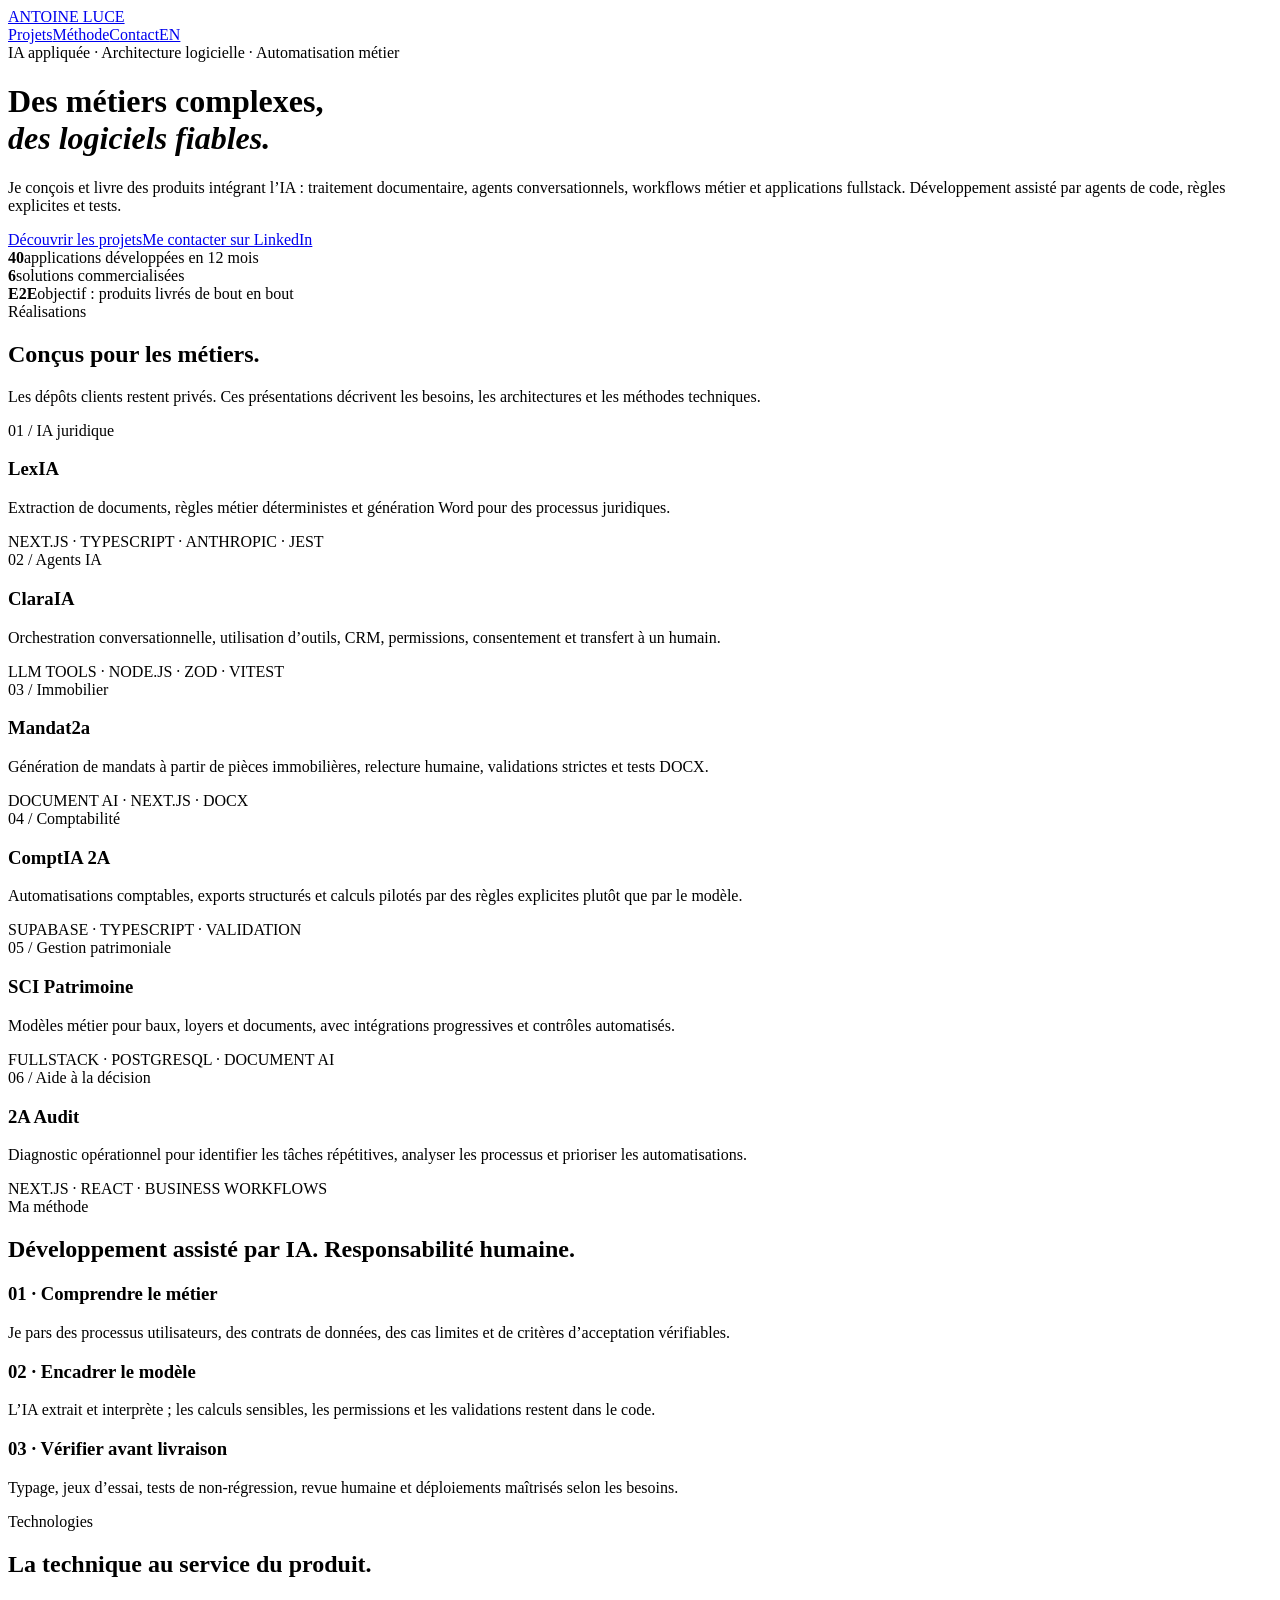
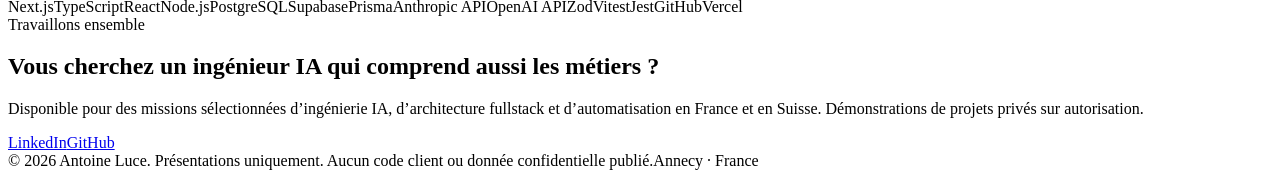
==== fr.html @ 7a6a2276 "feat: add French recruiter portfolio page" ====
<!doctype html>
<html lang="fr">
<head>
<meta charset="utf-8">
<meta name="viewport" content="width=device-width,initial-scale=1">
<meta name="description" content="Antoine Luce conçoit des logiciels métiers avec IA : agents LLM, automatisation documentaire, règles déterministes et applications fullstack.">
<meta name="robots" content="index,follow">
<meta name="theme-color" content="#0d131b">
<title>Antoine Luce — Ingénieur IA &amp; Architecte logiciel Fullstack</title>
<link rel="stylesheet" href="assets/style.css">
</head>
<body>
<header><nav class="wrap" aria-label="Navigation principale"><a class="brand" href="index.html">ANTOINE LUCE</a><div class="navlinks"><a class="optional" href="#work">Projets</a><a class="optional" href="#approach">Méthode</a><a href="#contact">Contact</a><a class="lang" href="index.html" lang="en">EN</a></div></nav></header>
<main>
<div class="wrap"><div class="hero"><div class="eyebrow">IA appliquée · Architecture logicielle · Automatisation métier</div><h1>Des métiers complexes,<br><em>des logiciels fiables.</em></h1><p class="lead">Je conçois et livre des produits intégrant l’IA : traitement documentaire, agents conversationnels, workflows métier et applications fullstack. Développement assisté par agents de code, règles explicites et tests.</p><div class="actions"><a class="action primary" href="#work">Découvrir les projets</a><a class="action" target="_blank" rel="noopener noreferrer" href="https://www.linkedin.com/in/antoine-luce-01a2ba17b">Me contacter sur LinkedIn</a></div></div></div>
<div class="wrap"><div class="numbers" aria-label="Key portfolio statistics"><div class="number"><strong>40</strong><span>applications développées en 12 mois</span></div><div class="number"><strong>6</strong><span>solutions commercialisées</span></div><div class="number"><strong>E2E</strong><span>objectif : produits livrés de bout en bout</span></div></div></div>
<section id="work" class="wrap"><div class="section-head"><div><div class="eyebrow">Réalisations</div><h2>Conçus pour les métiers.</h2></div><p class="small">Les dépôts clients restent privés. Ces présentations décrivent les besoins, les architectures et les méthodes techniques.</p></div><div class="work-grid"><article class="work"><div class="kicker">01 / IA juridique</div><h3>LexIA</h3><p>Extraction de documents, règles métier déterministes et génération Word pour des processus juridiques.</p><div class="chips">NEXT.JS · TYPESCRIPT · ANTHROPIC · JEST</div></article>
<article class="work"><div class="kicker">02 / Agents IA</div><h3>ClaraIA</h3><p>Orchestration conversationnelle, utilisation d’outils, CRM, permissions, consentement et transfert à un humain.</p><div class="chips">LLM TOOLS · NODE.JS · ZOD · VITEST</div></article>
<article class="work"><div class="kicker">03 / Immobilier</div><h3>Mandat2a</h3><p>Génération de mandats à partir de pièces immobilières, relecture humaine, validations strictes et tests DOCX.</p><div class="chips">DOCUMENT AI · NEXT.JS · DOCX</div></article>
<article class="work"><div class="kicker">04 / Comptabilité</div><h3>ComptIA 2A</h3><p>Automatisations comptables, exports structurés et calculs pilotés par des règles explicites plutôt que par le modèle.</p><div class="chips">SUPABASE · TYPESCRIPT · VALIDATION</div></article>
<article class="work"><div class="kicker">05 / Gestion patrimoniale</div><h3>SCI Patrimoine</h3><p>Modèles métier pour baux, loyers et documents, avec intégrations progressives et contrôles automatisés.</p><div class="chips">FULLSTACK · POSTGRESQL · DOCUMENT AI</div></article>
<article class="work"><div class="kicker">06 / Aide à la décision</div><h3>2A Audit</h3><p>Diagnostic opérationnel pour identifier les tâches répétitives, analyser les processus et prioriser les automatisations.</p><div class="chips">NEXT.JS · REACT · BUSINESS WORKFLOWS</div></article></div></section>
<section id="approach" class="wrap"><div class="eyebrow">Ma méthode</div><h2>Développement assisté par IA. Responsabilité humaine.</h2><div class="long"><h3>01 · Comprendre le métier</h3><p>Je pars des processus utilisateurs, des contrats de données, des cas limites et de critères d’acceptation vérifiables.</p></div>
<div class="long"><h3>02 · Encadrer le modèle</h3><p>L’IA extrait et interprète ; les calculs sensibles, les permissions et les validations restent dans le code.</p></div>
<div class="long"><h3>03 · Vérifier avant livraison</h3><p>Typage, jeux d’essai, tests de non-régression, revue humaine et déploiements maîtrisés selon les besoins.</p></div></section>
<section class="wrap"><div class="eyebrow">Technologies</div><h2>La technique au service du produit.</h2><div class="stack"><span>Next.js</span><span>TypeScript</span><span>React</span><span>Node.js</span><span>PostgreSQL</span><span>Supabase</span><span>Prisma</span><span>Anthropic API</span><span>OpenAI API</span><span>Zod</span><span>Vitest</span><span>Jest</span><span>GitHub</span><span>Vercel</span></div></section>
<section id="contact" class="wrap contact"><div class="eyebrow">Travaillons ensemble</div><h2>Vous cherchez un ingénieur IA qui comprend aussi les métiers ?</h2><p>Disponible pour des missions sélectionnées d’ingénierie IA, d’architecture fullstack et d’automatisation en France et en Suisse. Démonstrations de projets privés sur autorisation.</p><div class="actions"><a class="action primary" target="_blank" rel="noopener noreferrer" href="https://www.linkedin.com/in/antoine-luce-01a2ba17b">LinkedIn</a><a class="action" target="_blank" rel="noopener noreferrer" href="https://github.com/TradingMentor">GitHub</a></div></section>
</main>
<footer><div class="wrap"><span>© 2026 Antoine Luce. Présentations uniquement. Aucun code client ou donnée confidentielle publié.</span><span>Annecy · France</span></div></footer>
</body>
</html>
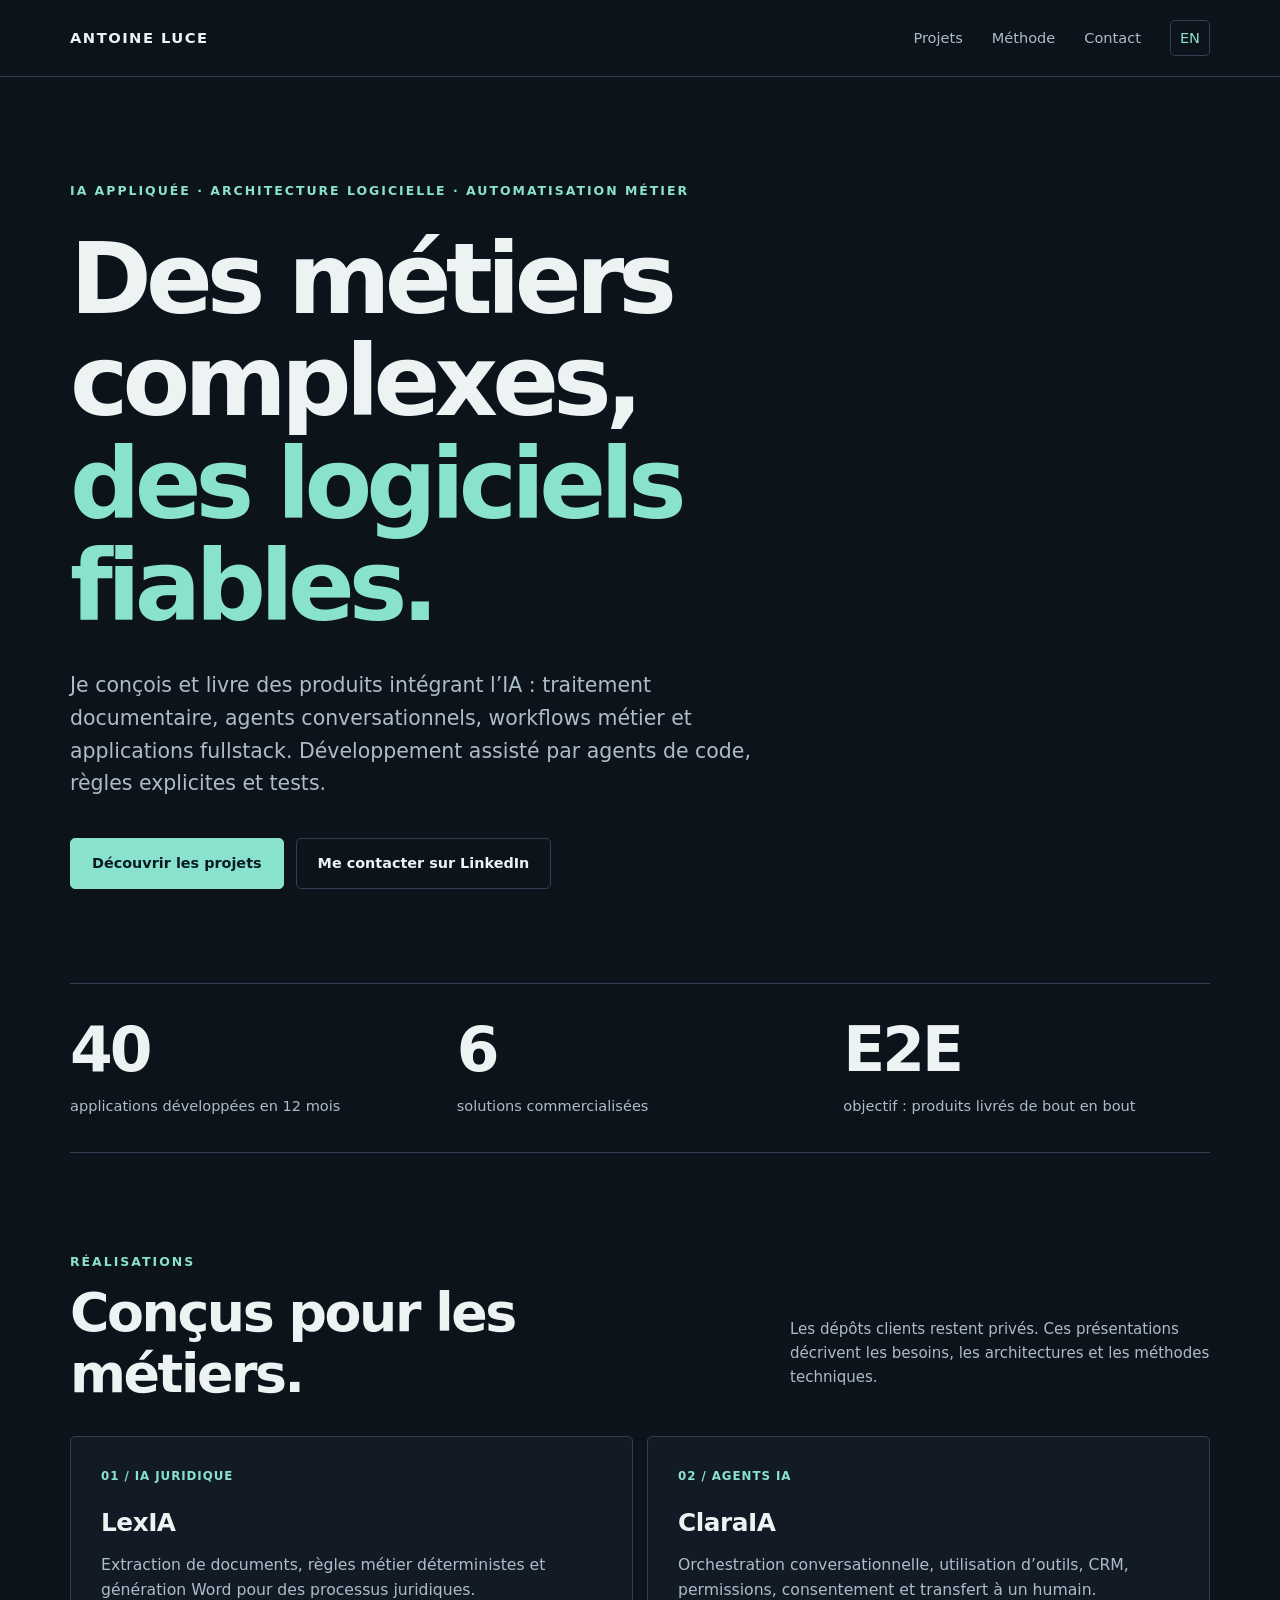
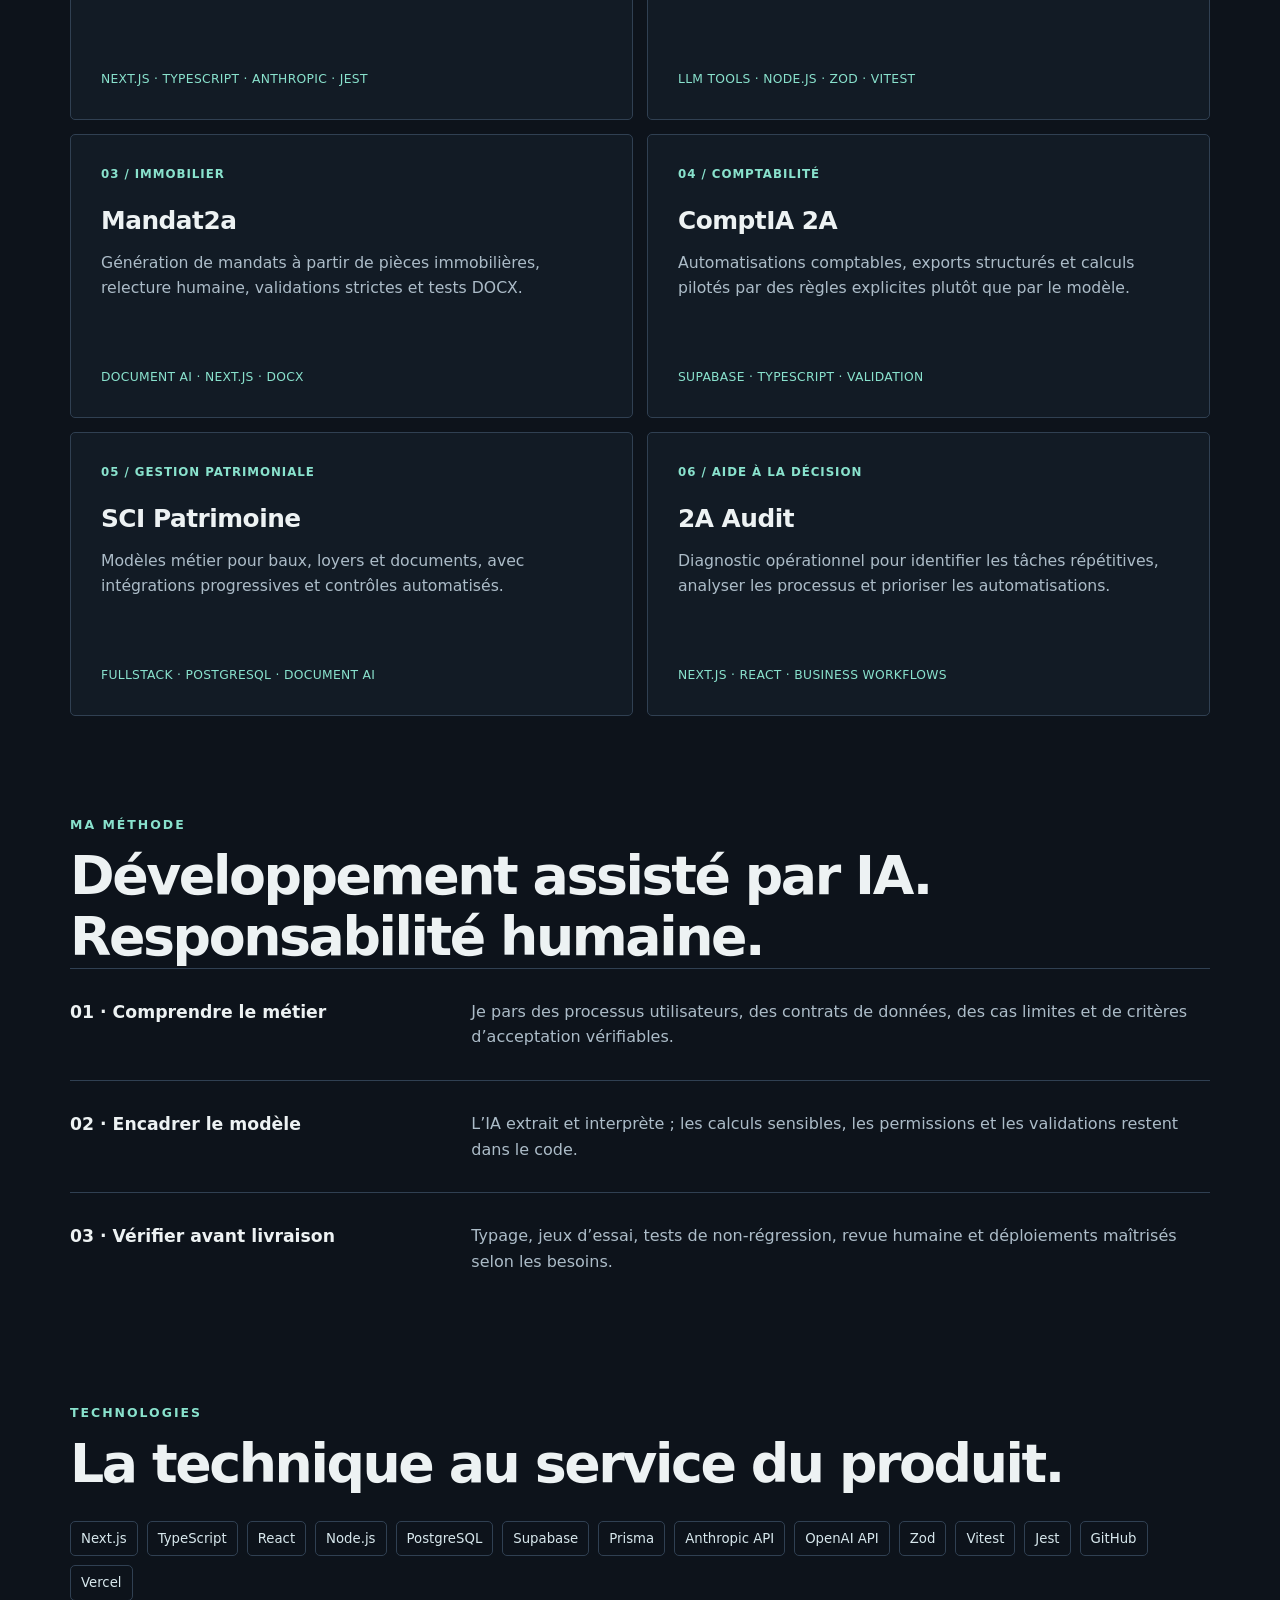
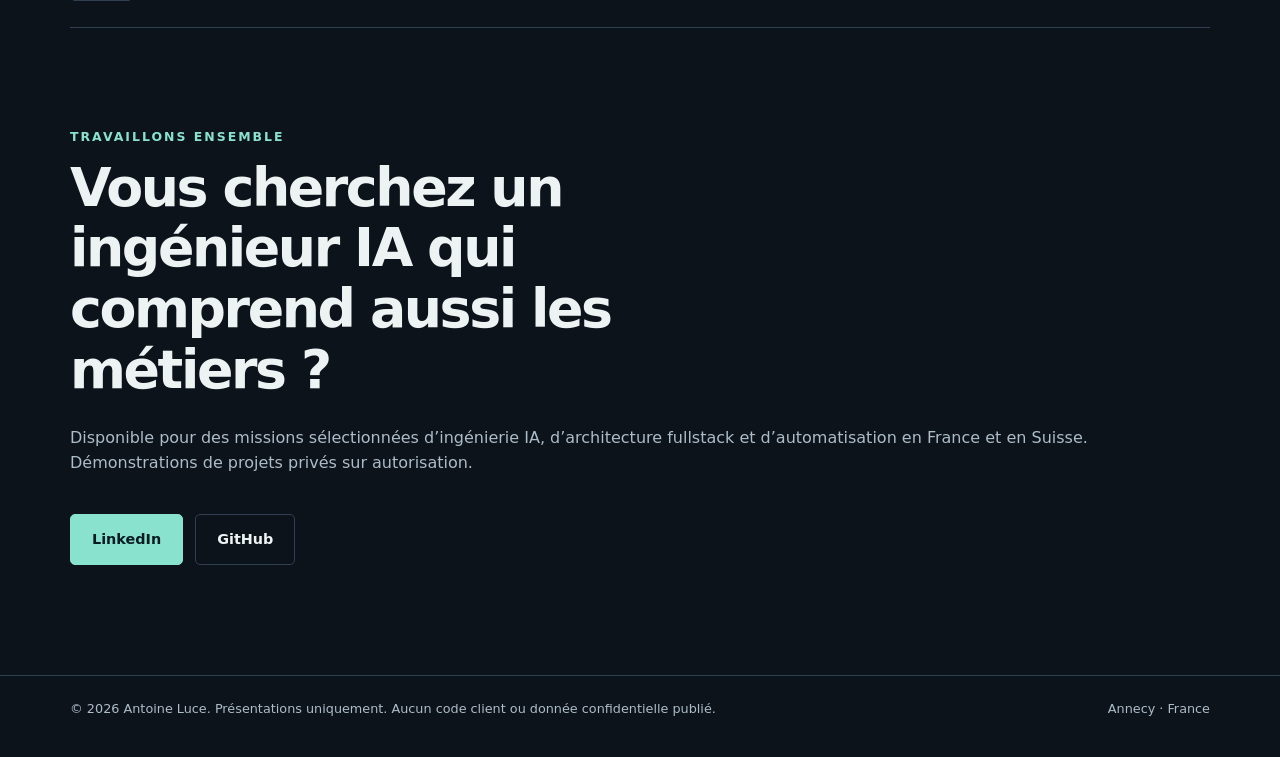
==== commit f8b6b9a6: "fix: point portfolio GitHub link to renamed profile" ====
--- a/fr.html
+++ b/fr.html
@@ -24,7 +24,7 @@
 <div class="long"><h3>02 · Encadrer le modèle</h3><p>L’IA extrait et interprète ; les calculs sensibles, les permissions et les validations restent dans le code.</p></div>
 <div class="long"><h3>03 · Vérifier avant livraison</h3><p>Typage, jeux d’essai, tests de non-régression, revue humaine et déploiements maîtrisés selon les besoins.</p></div></section>
 <section class="wrap"><div class="eyebrow">Technologies</div><h2>La technique au service du produit.</h2><div class="stack"><span>Next.js</span><span>TypeScript</span><span>React</span><span>Node.js</span><span>PostgreSQL</span><span>Supabase</span><span>Prisma</span><span>Anthropic API</span><span>OpenAI API</span><span>Zod</span><span>Vitest</span><span>Jest</span><span>GitHub</span><span>Vercel</span></div></section>
-<section id="contact" class="wrap contact"><div class="eyebrow">Travaillons ensemble</div><h2>Vous cherchez un ingénieur IA qui comprend aussi les métiers ?</h2><p>Disponible pour des missions sélectionnées d’ingénierie IA, d’architecture fullstack et d’automatisation en France et en Suisse. Démonstrations de projets privés sur autorisation.</p><div class="actions"><a class="action primary" target="_blank" rel="noopener noreferrer" href="https://www.linkedin.com/in/antoine-luce-01a2ba17b">LinkedIn</a><a class="action" target="_blank" rel="noopener noreferrer" href="https://github.com/TradingMentor">GitHub</a></div></section>
+<section id="contact" class="wrap contact"><div class="eyebrow">Travaillons ensemble</div><h2>Vous cherchez un ingénieur IA qui comprend aussi les métiers ?</h2><p>Disponible pour des missions sélectionnées d’ingénierie IA, d’architecture fullstack et d’automatisation en France et en Suisse. Démonstrations de projets privés sur autorisation.</p><div class="actions"><a class="action primary" target="_blank" rel="noopener noreferrer" href="https://www.linkedin.com/in/antoine-luce-01a2ba17b">LinkedIn</a><a class="action" target="_blank" rel="noopener noreferrer" href="https://github.com/antoine-luce">GitHub</a></div></section>
 </main>
 <footer><div class="wrap"><span>© 2026 Antoine Luce. Présentations uniquement. Aucun code client ou donnée confidentielle publié.</span><span>Annecy · France</span></div></footer>
 </body>
--- a/assets/style.css
+++ b/assets/style.css
@@ -0,0 +1,49 @@
+/* Antoine Luce — public portfolio / no external assets or client files */
+:root { color-scheme: dark; --bg:#0d131b; --surface:#121b25; --line:#304052; --ink:#edf2f3; --muted:#acbcc8; --teal:#89e2cd; --soft:#182731; --max:1140px; }
+* { box-sizing: border-box; }
+html { scroll-behavior: smooth; }
+body { margin:0; background:var(--bg); color:var(--ink); font-family:ui-sans-serif,system-ui,-apple-system,BlinkMacSystemFont,"Segoe UI",sans-serif; line-height:1.6; -webkit-font-smoothing:antialiased; }
+a { color:inherit; text-decoration:none; }
+a:hover { color:var(--teal); }
+:focus-visible { outline:2px solid var(--teal); outline-offset:4px; }
+.wrap { width:min(var(--max),calc(100% - 64px)); margin-inline:auto; }
+header { border-bottom:1px solid var(--line); }
+nav { min-height:76px; display:flex; align-items:center; justify-content:space-between; gap:20px; }
+.brand { font-size:.92rem; font-weight:800; letter-spacing:.1em; white-space:nowrap; }
+.navlinks { display:flex; align-items:center; gap:29px; color:var(--muted); font-size:.91rem; }
+.lang { color:var(--teal); border:1px solid var(--line); border-radius:5px; padding:5px 9px; }
+.hero { padding:104px 0 94px; max-width:950px; }
+.eyebrow { color:var(--teal); font-weight:700; font-size:.78rem; letter-spacing:.16em; text-transform:uppercase; }
+h1 { font-size:clamp(3.35rem,7.7vw,7.1rem); line-height:1.04; font-weight:650; letter-spacing:-.06em; margin:27px 0 31px; max-width:900px; }
+h1 em { color:var(--teal); font-style:normal; }
+.lead { font-size:clamp(1.02rem,1.7vw,1.28rem); color:var(--muted); max-width:700px; }
+.actions { display:flex; gap:12px; flex-wrap:wrap; margin:38px 0 0; }
+.action { padding:13px 21px; border:1px solid var(--line); font-size:.9rem; font-weight:700; border-radius:5px; }
+.action.primary { background:var(--teal); color:#0a1c23; border-color:var(--teal); }
+.action:hover { transform:translateY(-1px); }
+.numbers { display:grid; grid-template-columns: repeat(3,1fr); gap:20px; border-top:1px solid var(--line); border-bottom:1px solid var(--line); padding:35px 0; }
+.number strong { display:block; font-weight:650; line-height:1; font-size:clamp(2.45rem,4.8vw,4.9rem); letter-spacing:-.05em; }
+.number span { display:block; margin-top:13px; color:var(--muted); font-size:.91rem; }
+section { padding:99px 0 0; }
+.section-head { display:flex; justify-content:space-between; align-items:end; gap:35px; margin-bottom:32px; }
+h2 { font-weight:650; font-size:clamp(2rem,4.2vw,3.55rem); line-height:1.13; letter-spacing:-.045em; margin:11px 0 0; }
+.small { color:var(--muted); max-width:420px; font-size:.94rem; }
+.work-grid { display:grid; grid-template-columns:repeat(2,1fr); gap:14px; }
+.work { background:var(--surface); padding:30px; min-height:284px; border:1px solid var(--line); border-radius:5px; display:flex; flex-direction:column; }
+.work .kicker { color:var(--teal); text-transform:uppercase; letter-spacing:.08em; font-size:.74rem; font-weight:750; }
+.work h3 { font-size:1.55rem; font-weight:650; margin:17px 0 9px; letter-spacing:-.02em; }
+.work p { color:var(--muted); margin:0 0 18px; font-size:.98rem; }
+.work .chips { margin-top:auto; color:var(--teal); font-size:.77rem; letter-spacing:.025em; }
+.long { border-top:1px solid var(--line); padding:30px 0; display:grid; grid-template-columns: 1fr 2fr; gap:32px; }
+.long:first-of-type { margin-top:26px; }
+.long h3 { margin:0; font-size:1.08rem; font-weight:750; }
+.long p { margin:0; color:var(--muted); }
+.stack { padding:26px 0; display:flex; flex-wrap:wrap; gap:9px; }
+.stack span { font-size:.83rem; border:1px solid var(--line); border-radius:5px; padding:6px 10px; color:#d8e8ed; }
+.contact { border-top:1px solid var(--line); padding-bottom:110px; }
+.contact h2 { max-width:650px; margin-bottom:24px; }
+.contact p { color:var(--muted); }
+footer { border-top:1px solid var(--line); padding:23px 0 38px; color:var(--muted); font-size:.8rem; }
+footer .wrap { display:flex; justify-content:space-between; gap:24px; }
+@media(max-width:750px) { .wrap{width:min(100% - 36px,var(--max))} nav{min-height:68px} .navlinks{gap:13px;font-size:.85rem} .navlinks .optional{display:none} .hero{padding:72px 0 64px} h1{font-size:clamp(3rem,12vw,5.1rem)} .numbers{gap:10px} section{padding-top:70px} .section-head{display:block} .work-grid{grid-template-columns:1fr} .work{min-height:240px;padding:24px} .long{grid-template-columns:1fr;gap:8px} footer .wrap{display:block} footer .wrap>*{display:block;margin-bottom:8px} }
+@media(prefers-reduced-motion:reduce){html{scroll-behavior:auto}.action:hover{transform:none}}
